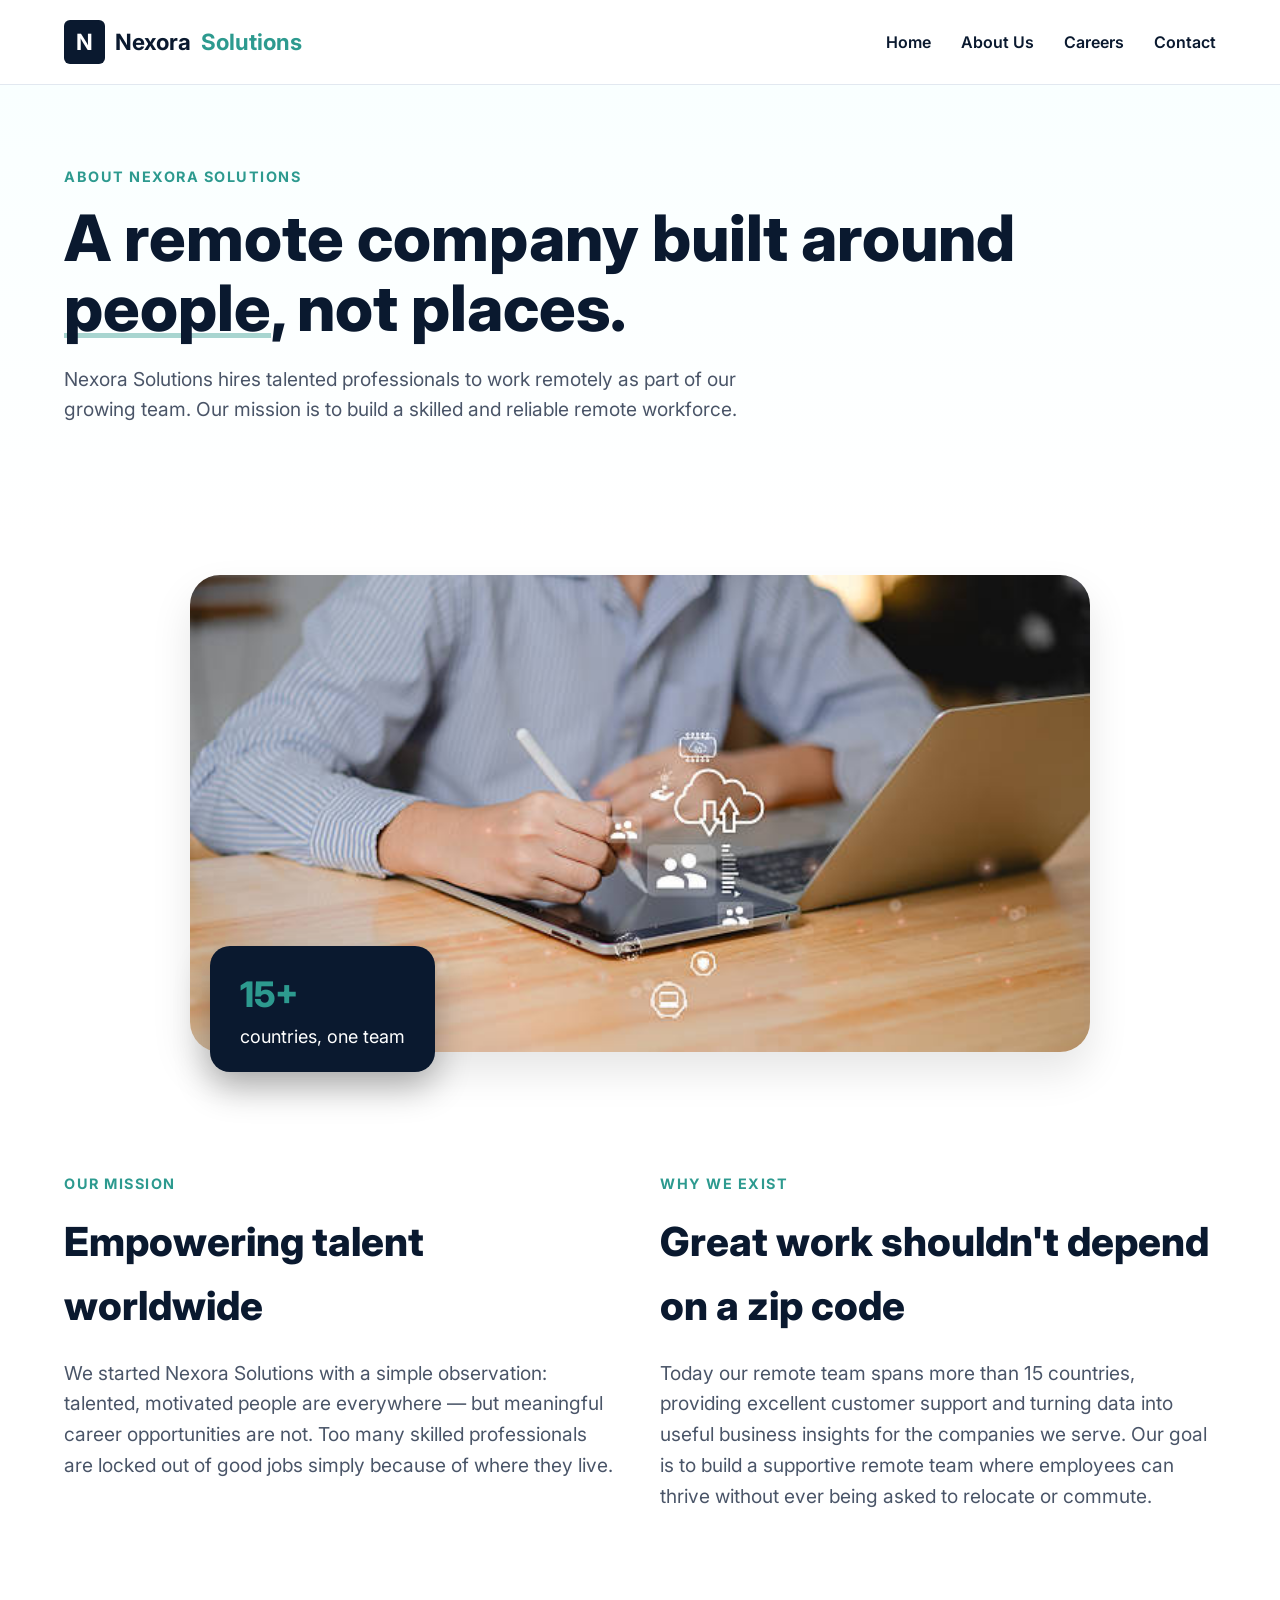
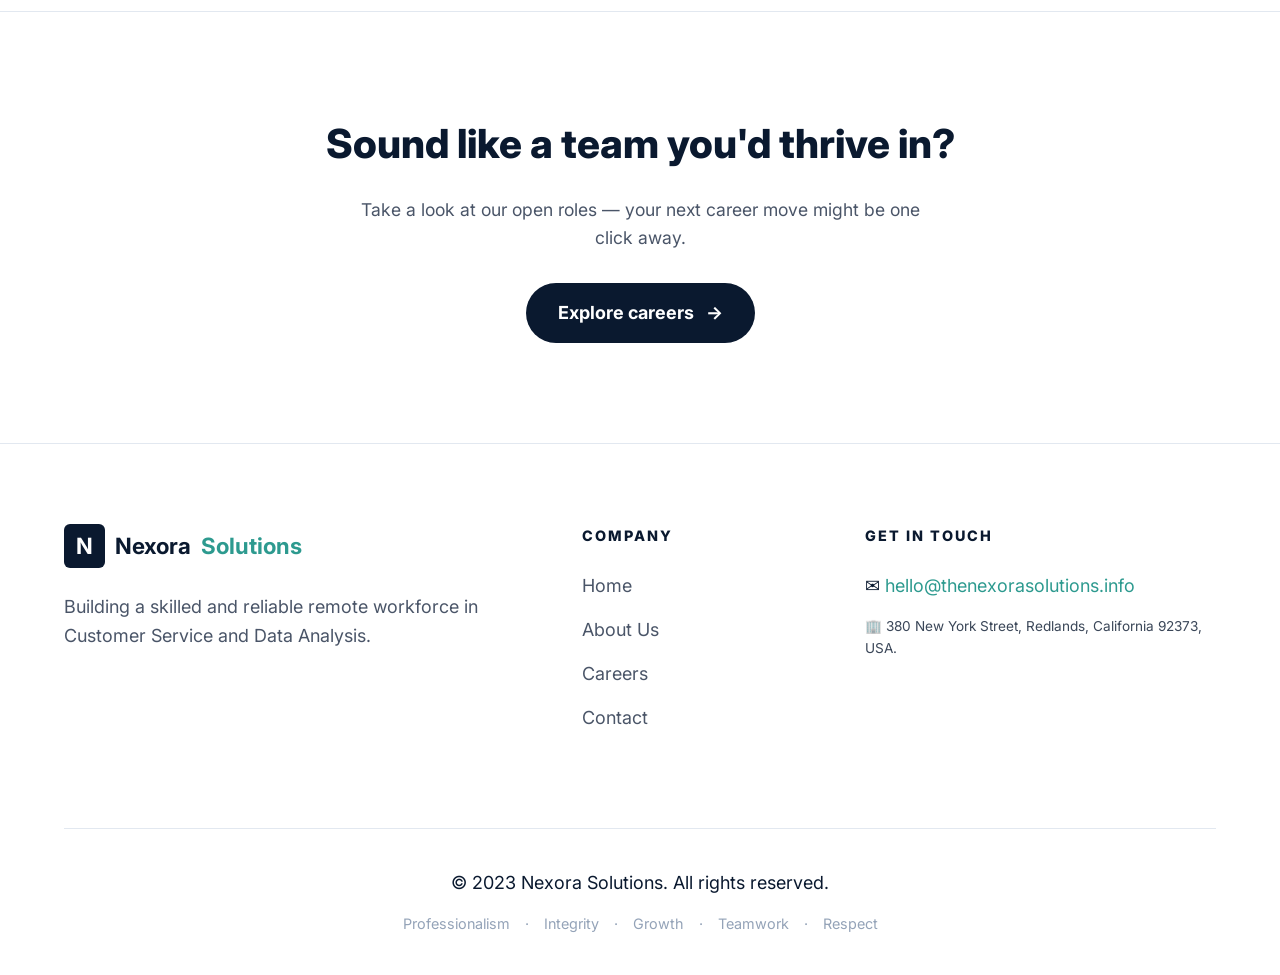
==== about.html @ 178ca4a4 "Finished fixing images and paths" ====
<!DOCTYPE html>
<html lang="en">
<head>
    <!-- Google tag (gtag.js) -->
    <script async src="https://www.googletagmanager.com/gtag/js?id=G-X53CKTHE0B"></script>
    <script>
      window.dataLayer = window.dataLayer || [];
      function gtag(){dataLayer.push(arguments);}
      gtag('js', new Date());

      gtag('config', 'G-X53CKTHE0B');
    </script>

    <meta charset="UTF-8">
    <meta name="viewport" content="width=device-width, initial-scale=1.0">
    <title>About Us | Nexora Solutions</title>
    <!-- Professional Font -->
    <link href="https://fonts.googleapis.com/css2?family=Inter:wght@400;500;600;700;800&display=swap" rel="stylesheet">
    
    <style>
        :root {
            --navy: #0A192F;
            --teal: #2D9A8F;
            --text-dark: #0A192F;
            --text-gray: #4A5568;
            --border: #E2E8F0;
            --light-bg: #F9FFFF;
        }

        /* --- GLOBAL STYLE --- */
        * { margin: 0; padding: 0; box-sizing: border-box; font-family: 'Inter', sans-serif; }
        body { background: #fff; color: var(--text-dark); line-height: 1.6; font-size: 18px; overflow-x: hidden; }

        /* --- NAVIGATION --- */
        nav { 
            display: flex; justify-content: space-between; align-items: center; 
            padding: 20px 5%; background: #fff; border-bottom: 1px solid var(--border); 
            position: sticky; top: 0; z-index: 1000; 
        }
        .logo { display: flex; align-items: center; gap: 10px; text-decoration: none; font-weight: 700; color: var(--navy); font-size: 1.4rem; }
        .logo span { color: var(--teal); }
        .logo-box { background: var(--navy); color: white; padding: 4px 12px; border-radius: 6px; }
        
        .nav-links { display: none; list-style: none; gap: 30px; }
        .nav-links a { text-decoration: none; color: var(--navy); font-weight: 600; font-size: 1rem; }
        .burger { font-size: 32px; cursor: pointer; display: block; }

        /* --- MOBILE MENU OVERLAY (FIXED VISIBILITY) --- */
        .mobile-overlay {
            position: fixed; top: 0; right: -100%; width: 100%; height: 100%;
            background: rgba(10, 25, 47, 0.4); z-index: 2000; transition: 0.3s;
        }
        .mobile-overlay.active { right: 0; }
        .menu-content {
            position: absolute; right: 0; width: 85%; height: 100%;
            background: #fff; padding: 40px 30px; display: flex; flex-direction: column;
            box-shadow: -10px 0 30px rgba(0,0,0,0.1);
        }
        .close-menu { align-self: flex-end; font-size: 40px; cursor: pointer; color: var(--teal); margin-bottom: 20px; }
        
        .menu-content a { 
            text-decoration: none; color: var(--text-dark); 
            font-size: 1.4rem; font-weight: 700; 
            padding: 18px 0; border-bottom: 1px dashed #E2E8F0; 
            display: block;
        }
        .menu-btn { 
            background: var(--navy); color: #ffffff !important; padding: 18px; 
            border-radius: 50px; text-align: center; margin-top: 40px; 
            font-weight: 700; text-decoration: none; display: block;
        }

        /* --- HERO SECTION --- */
        .hero { padding: 80px 5%; background: linear-gradient(180deg, var(--light-bg) 0%, #fff 100%); }
        h1 { font-size: 2.8rem; line-height: 1.1; font-weight: 800; margin-bottom: 20px; color: var(--navy); }
        .underline { border-bottom: 5px solid #A8D5D0; display: inline-block; line-height: 0.8; }
        .hero-p { font-size: 1.2rem; color: var(--text-gray); margin-bottom: 30px; max-width: 700px; }
        
        .section-tag { color: var(--teal); font-weight: 700; font-size: 0.9rem; text-transform: uppercase; letter-spacing: 1.5px; margin-bottom: 15px; display: block; }
        
        /* --- IMAGE SECTION --- */
        .image-section { padding: 40px 5%; }
        .team-img-container { position: relative; max-width: 900px; margin: 0 auto; }
        .team-img-container img { width: 100%; border-radius: 30px; display: block; box-shadow: 0 20px 40px rgba(0,0,0,0.1); }
        .floating-stats-card {
            position: absolute; bottom: -20px; left: 20px; background: var(--navy);
            padding: 20px 30px; border-radius: 20px; color: white; box-shadow: 0 15px 35px rgba(0,0,0,0.3);
        }
        .floating-stats-card h3 { color: var(--teal); font-size: 2.2rem; font-weight: 800; }

        /* --- CONTENT SECTIONS --- */
        .content-section { padding: 80px 5%; }
        .content-grid { display: grid; grid-template-columns: 1fr; gap: 40px; }
        h2 { font-size: 2.5rem; font-weight: 800; color: var(--navy); margin-bottom: 20px; }
        .text-block p { font-size: 1.2rem; color: var(--text-gray); margin-bottom: 20px; }

        /* --- CTA SECTION --- */
        .cta-bottom { padding: 100px 5%; text-align: center; background: #fff; border-top: 1px solid var(--border); }
        .cta-bottom h2 { font-size: 2.5rem; font-weight: 800; color: var(--navy); margin-bottom: 20px; }
        .cta-bottom p { color: var(--text-gray); font-size: 1.1rem; margin: 0 auto 30px; max-width: 600px; }
        .btn { padding: 16px 32px; border-radius: 50px; text-decoration: none; font-weight: 700; display: inline-flex; align-items: center; background: var(--navy); color: white; transition: 0.3s; }

        /* --- FOOTER (FIXED DOTS) --- */
        footer { padding: 80px 5% 40px; border-top: 1px solid var(--border); background: #fff; }
        .footer-grid { display: grid; grid-template-columns: 1fr; gap: 50px; text-align: left; }
        .footer-header { font-size: 0.9rem; font-weight: 800; letter-spacing: 2px; text-transform: uppercase; margin-bottom: 25px; color: var(--navy); }
        
        .footer-links, .contact-list { list-style: none !important; padding: 0 !important; }
        .footer-links li, .contact-list li { margin-bottom: 15px; }
        .footer-links a { text-decoration: none; color: var(--text-gray); }

        .footer-bottom { border-top: 1px solid var(--border); margin-top: 80px; padding-top: 40px; text-align: center; }
        .principles-list { display: flex; gap: 15px; color: #94a3b8; font-size: 0.9rem; justify-content: center; margin-top: 15px; flex-wrap: wrap; }

        @media (min-width: 1024px) {
            .nav-links { display: flex; } .burger { display: none; }
            h1 { font-size: 4rem; }
            .content-grid { grid-template-columns: 1fr 1fr; }
            .footer-grid { grid-template-columns: 2fr 1fr 1.5fr; }
        }
    </style>
</head>
<body>

    <!-- Header Navigation -->
    <nav>
        <a href="index.html" class="logo"><div class="logo-box">N</div> Nexora <span>Solutions</span></a>
        <ul class="nav-links">
            <li><a href="index.html">Home</a></li>
            <li><a href="about.html">About Us</a></li>
            <li><a href="careers.html">Careers</a></li>
            <li><a href="contact.html">Contact</a></li>
        </ul>
        <div class="burger" onclick="toggleMenu()">☰</div>
    </nav>

    <!-- Mobile Menu Overlay -->
    <div class="mobile-overlay" id="mobileMenu">
        <div class="menu-content">
            <div class="close-menu" onclick="toggleMenu()">✕</div>
            <div class="menu-links">
                <a href="index.html">Home</a>
                <a href="about.html">About Us</a>
                <a href="careers.html">Careers</a>
                <a href="contact.html">Contact</a>
            </div>
            <a href="careers.html" class="menu-btn">View open roles &nbsp; →</a>
        </div>
    </div>

    <!-- About Hero -->
    <header class="hero">
        <span class="section-tag">About Nexora Solutions</span>
        <h1>A remote company built around <span class="underline">people</span>, not places.</h1>
        <p class="hero-p">Nexora Solutions hires talented professionals to work remotely as part of our growing team. Our mission is to build a skilled and reliable remote workforce.</p>
    </header>

    <!-- Team Photo Section -->
    <section class="image-section">
        <div class="team-img-container">
            <img src="about-us.jpg" alt="Nexora Team working remotely">
            <div class="floating-stats-card">
                <h3>15+</h3>
                <p>countries, one team</p>
            </div>
        </div>
    </section>

    <!-- Mission & Why We Exist -->
    <section class="content-section">
        <div class="content-grid">
            <div class="text-block">
                <span class="section-tag">Our Mission</span>
                <h2>Empowering talent worldwide</h2>
                <p>We started Nexora Solutions with a simple observation: talented, motivated people are everywhere — but meaningful career opportunities are not. Too many skilled professionals are locked out of good jobs simply because of where they live.</p>
            </div>
            <div class="text-block">
                <span class="section-tag">Why We Exist</span>
                <h2>Great work shouldn't depend on a zip code</h2>
                <p>Today our remote team spans more than 15 countries, providing excellent customer support and turning data into useful business insights for the companies we serve. Our goal is to build a supportive remote team where employees can thrive without ever being asked to relocate or commute.</p>
            </div>
        </div>
    </section>

    <!-- Bottom CTA -->
    <section class="cta-bottom">
        <h2>Sound like a team you'd thrive in?</h2>
        <p>Take a look at our open roles — your next career move might be one click away.</p>
        <a href="careers.html" class="btn">Explore careers &nbsp; →</a>
    </section>

    <!-- Footer -->
    <footer>
        <div class="footer-grid">
            <div>
                <a href="index.html" class="logo"><div class="logo-box">N</div> Nexora <span>Solutions</span></a>
                <p style="margin-top:25px; color:var(--text-gray); max-width: 450px;">Building a skilled and reliable remote workforce in Customer Service and Data Analysis.</p>
            </div>
            <div>
                <h4 class="footer-header">COMPANY</h4>
                <ul class="footer-links">
                    <li><a href="index.html">Home</a></li>
                    <li><a href="about.html">About Us</a></li>
                    <li><a href="careers.html">Careers</a></li>
                    <li><a href="contact.html">Contact</a></li>
                </ul>
            </div>
            <div>
                <h4 class="footer-header">GET IN TOUCH</h4>
                <ul class="contact-list">
                    <li>✉ <a href="mailto:hello@thenexorasolutions.info" style="color:var(--teal); text-decoration:none;">hello@thenexorasolutions.info</a></li>
                   
                    <li style="font-size: 0.85rem; opacity: 0.8;">🏢  380 New York Street, Redlands, California 92373, USA.</li>
                </ul>
            </div>
        </div>
        <div class="footer-bottom">
            <p class="copyright">© 2023 Nexora Solutions. All rights reserved.</p>
            <div class="principles-list">
                <span>Professionalism</span> · <span>Integrity</span> · <span>Growth</span> · <span>Teamwork</span> · <span>Respect</span>
            </div>
        </div>
    </footer>

    <script>
        function toggleMenu() {
            document.getElementById('mobileMenu').classList.toggle('active');
        }
    </script>
    <!-- Default Statcounter code for Nexora Solutions http://thenexorasolutions.info -->
    <script type="text/javascript">
    var sc_project=13351368; 
    var sc_invisible=0; 
    var sc_security="508da928"; 
    var scJsHost = "https://";
    document.write("<sc"+"ript type='text/javascript' src='" + scJsHost+
    "statcounter.com/counter/counter.js'></"+"script>");
    </script>
    <noscript><div class="statcounter"><a title="Web Analytics"
    href="https://statcounter.com/" target="_blank"><img class="statcounter"
    src="https://c.statcounter.com/13351368/0/508da928/0/" alt="Web Analytics"
    referrerPolicy="no-referrer-when-downgrade"></a></div></noscript>
    <!-- End of Statcounter Code -->


</body>
</html>
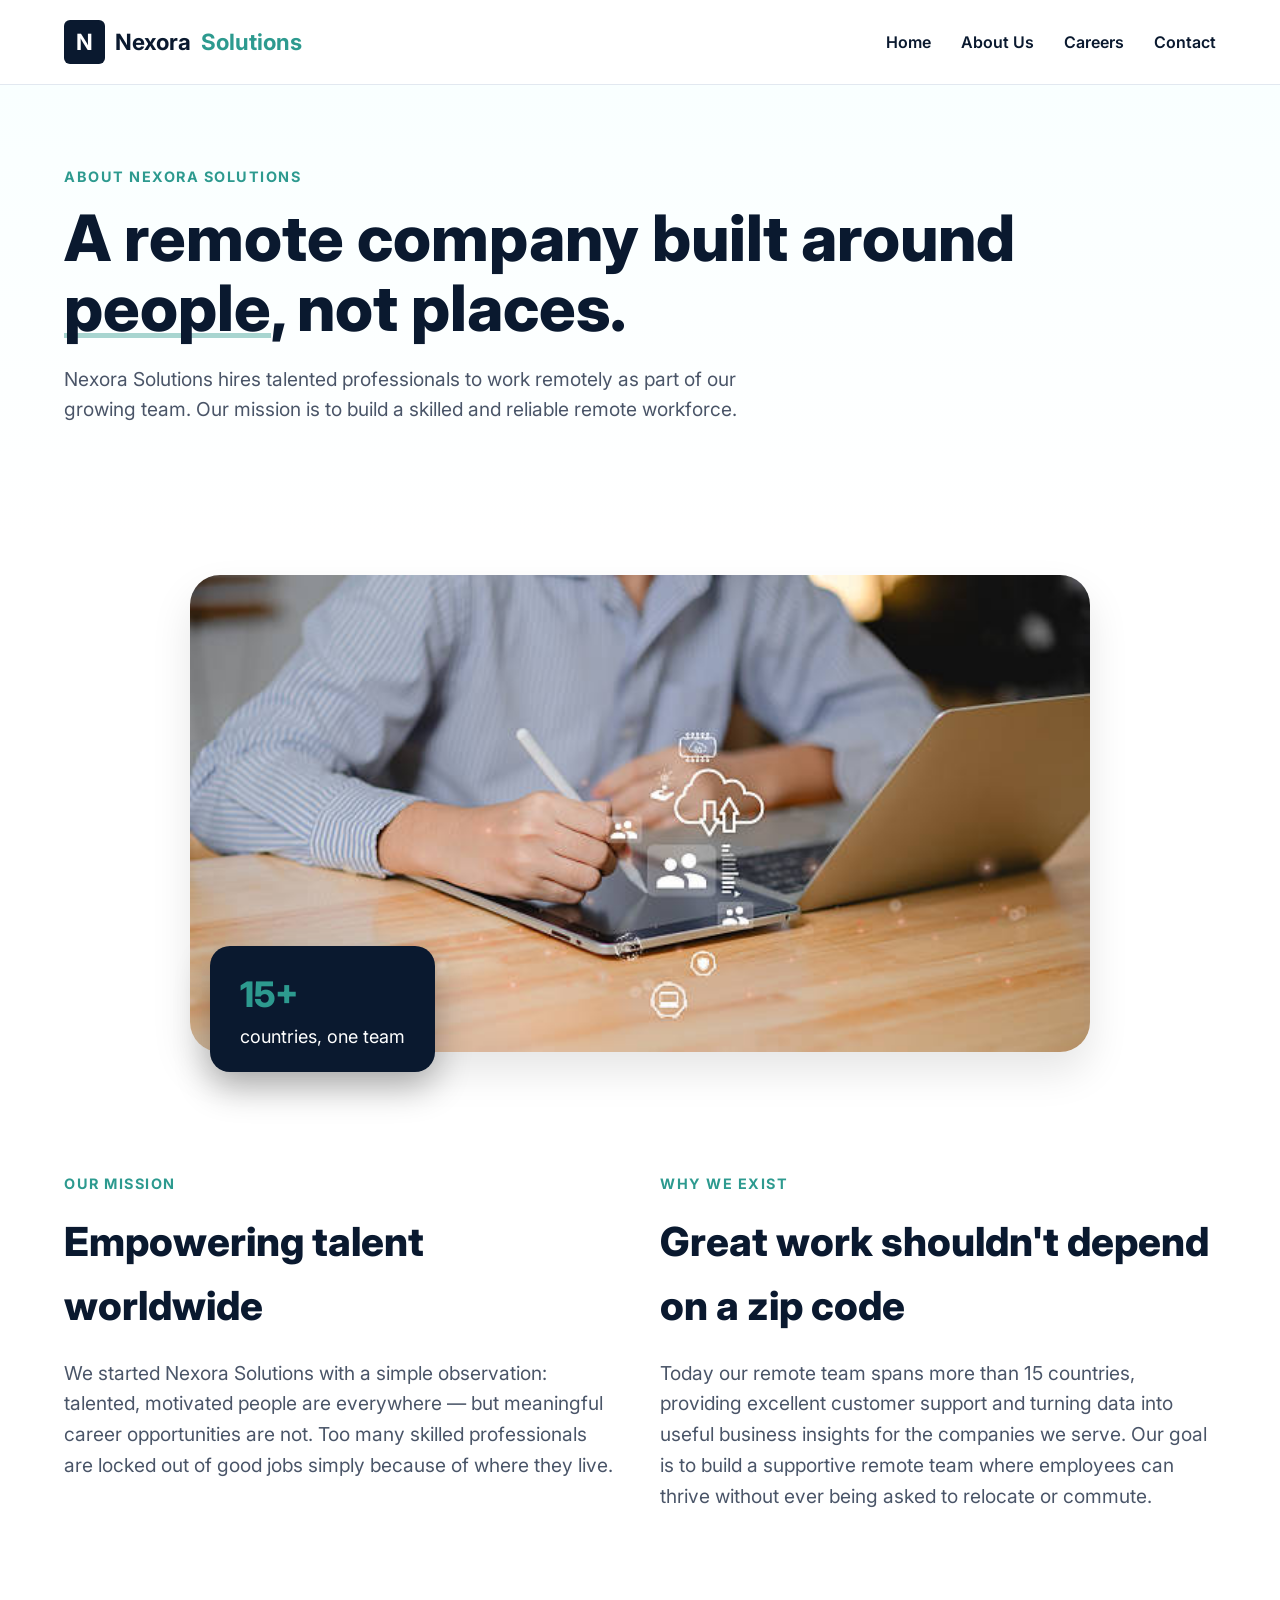
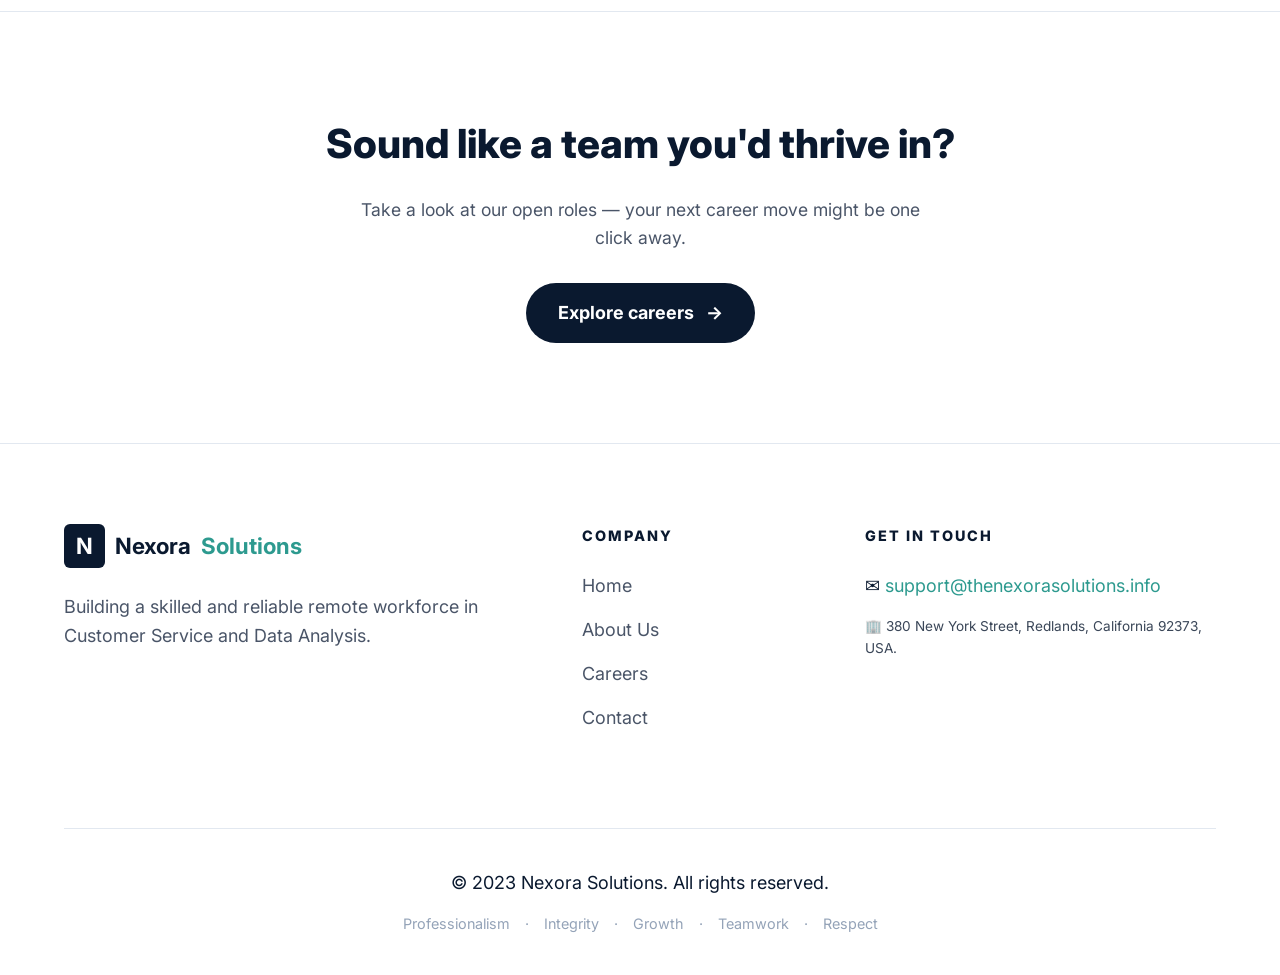
==== commit 1a5960d4: "Final email update to support" ====
--- a/about.html
+++ b/about.html
@@ -208,7 +208,7 @@
             <div>
                 <h4 class="footer-header">GET IN TOUCH</h4>
                 <ul class="contact-list">
-                    <li>✉ <a href="mailto:hello@thenexorasolutions.info" style="color:var(--teal); text-decoration:none;">hello@thenexorasolutions.info</a></li>
+                    <li>✉ <a href="mailto:support@thenexorasolutions.info" style="color:var(--teal); text-decoration:none;">support@thenexorasolutions.info</a></li>
                    
                     <li style="font-size: 0.85rem; opacity: 0.8;">🏢  380 New York Street, Redlands, California 92373, USA.</li>
                 </ul>
